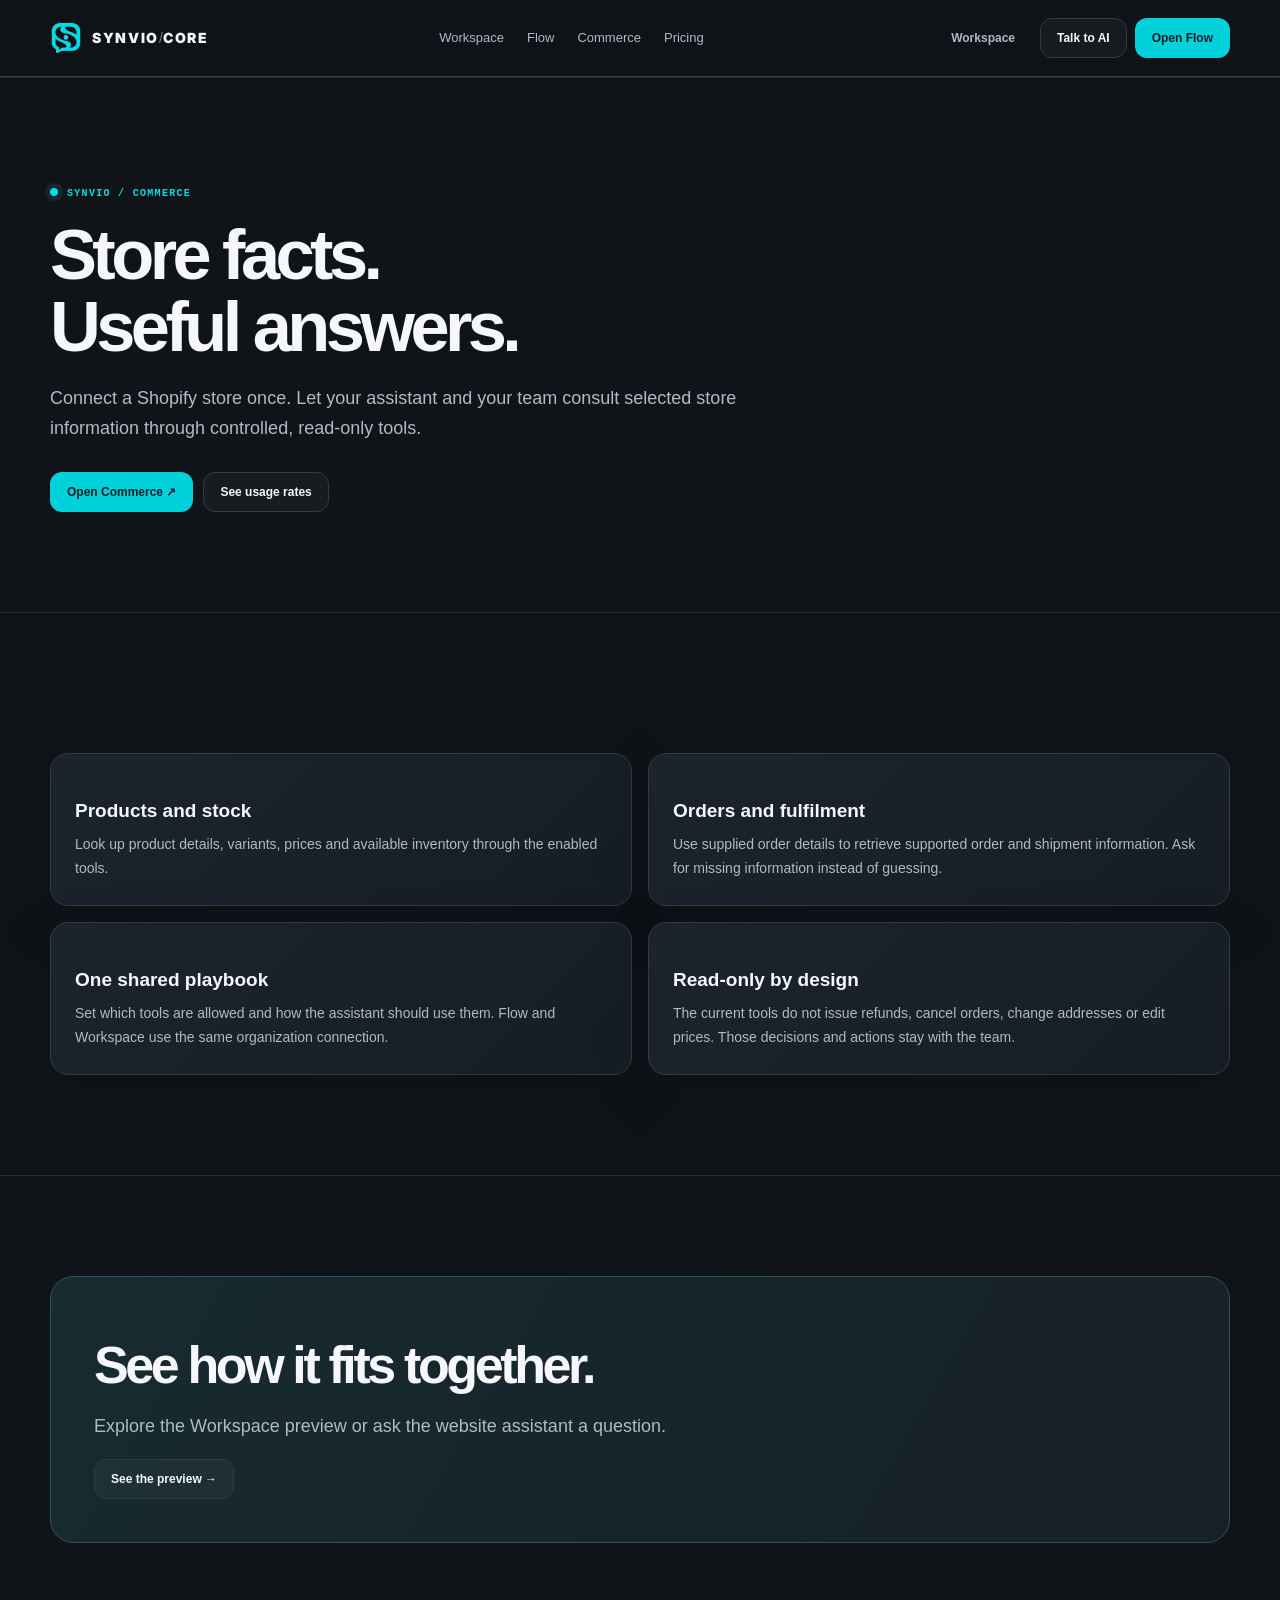
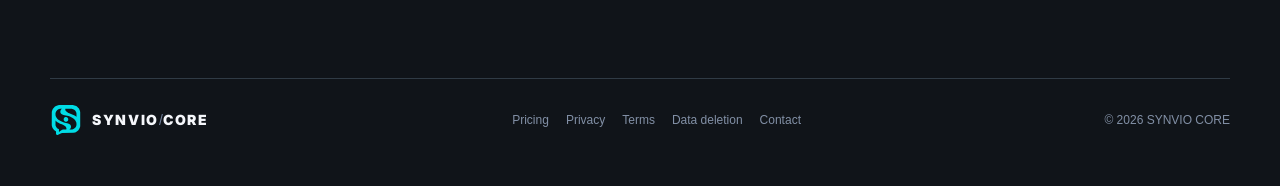
==== commerce/index.html @ 0e58f84a "Add files via upload" ====
<!doctype html><html lang="en"><head><meta charset="utf-8"><meta name="viewport" content="width=device-width,initial-scale=1"><title>Commerce — Shopify Context for AI Support | Synvio</title><link rel="stylesheet" href="/corporate.css"><link rel="stylesheet" href="/assets/synvio-brand.css?v=20"><meta name="description" content="Connect Shopify to Synvio Flow and Workspace Copilot for controlled, read-only product, inventory, order and fulfilment information."><link rel="canonical" href="https://synviocore.xyz/commerce/"><meta name="robots" content="index,follow,max-image-preview:large"><meta property="og:type" content="website"><meta property="og:site_name" content="Synvio"><meta property="og:title" content="Commerce — Shopify Context for AI Support | Synvio"><meta property="og:description" content="Connect Shopify to Synvio Flow and Workspace Copilot for controlled, read-only product, inventory, order and fulfilment information."><meta property="og:url" content="https://synviocore.xyz/commerce/"><meta property="og:image" content="https://synviocore.xyz/assets/synvio-social.png"><meta property="og:image:width" content="1200"><meta property="og:image:height" content="630"><meta property="og:image:alt" content="Synvio: AI support with people in control"><meta name="twitter:card" content="summary_large_image"><meta name="twitter:title" content="Commerce — Shopify Context for AI Support | Synvio"><meta name="twitter:description" content="Connect Shopify to Synvio Flow and Workspace Copilot for controlled, read-only product, inventory, order and fulfilment information."><meta name="twitter:image" content="https://synviocore.xyz/assets/synvio-social.png"><link rel="icon" type="image/svg+xml" href="/favicon.svg?v=20"><link rel="stylesheet" href="/marketing-v20.css?v=20"></head><body><header><div class="shell nav"><a class="synvio-brand" href="/" aria-label="Synvio home"><img class="synvio-logo-mark" src="/assets/synvio-logo.svg" width="32" height="32" alt=""><span class="synvio-wordmark">SYNVIO<span class="synvio-slash">/</span>CORE</span></a><nav aria-label="Main navigation"><a href="/workspace/">Workspace</a><a href="/flow/">Flow</a><a href="/commerce/">Commerce</a><a href="/pricing/">Pricing</a></nav><div class="actions"><a class="quiet" href="https://app.synviocore.xyz/login.html">Workspace</a><a class="secondary" href="/#talk-to-ai">Talk to AI</a><a class="primary" href="https://flow.synviocore.xyz/">Open Flow</a></div></div></header><main><section class="product-hero"><div class="shell"><p class="eyebrow">SYNVIO / COMMERCE</p><h1>Store facts.<br>Useful answers.</h1><p class="lead">Connect a Shopify store once. Let your assistant and your team consult selected store information through controlled, read-only tools.</p><div class="buttons"><a class="primary" href="https://commerce.synviocore.xyz/">Open Commerce ↗</a><a class="secondary" href="/pricing/">See usage rates</a></div></div></section><section><div class="shell grid two"><article class="card"><h3>Products and stock</h3><p>Look up product details, variants, prices and available inventory through the enabled tools.</p></article><article class="card"><h3>Orders and fulfilment</h3><p>Use supplied order details to retrieve supported order and shipment information. Ask for missing information instead of guessing.</p></article><article class="card"><h3>One shared playbook</h3><p>Set which tools are allowed and how the assistant should use them. Flow and Workspace use the same organization connection.</p></article><article class="card"><h3>Read-only by design</h3><p>The current tools do not issue refunds, cancel orders, change addresses or edit prices. Those decisions and actions stay with the team.</p></article></div></section><section><div class="shell cta"><h2>See how it fits together.</h2><p class="lead">Explore the Workspace preview or ask the website assistant a question.</p><a class="secondary" href="/#workspace-demo">See the preview →</a></div></section></main><footer><div class="shell foot"><a class="synvio-brand" href="/" aria-label="Synvio home"><img class="synvio-logo-mark" src="/assets/synvio-logo.svg" width="32" height="32" alt=""><span class="synvio-wordmark">SYNVIO<span class="synvio-slash">/</span>CORE</span></a><div><a href="/pricing/">Pricing</a><a href="./privacy/">Privacy</a><a href="./terms/">Terms</a><a href="./data-deletion/">Data deletion</a><a href="mailto:support@synviocore.xyz">Contact</a></div><span>© 2026 SYNVIO CORE</span></div></footer></body></html>
---- corporate.css ----
:root{--bg:#151820;--deep:#10131a;--panel:#1d222d;--line:#303849;--text:#f5f7fb;--muted:#aab4c5;--blue:#627fff;--cyan:#4ad9df;--green:#59d58c}*{box-sizing:border-box}html{background:var(--deep);scroll-behavior:smooth}body{margin:0;background:radial-gradient(850px 500px at 78% -8%,#536da52e,transparent 65%),radial-gradient(700px 460px at -14% 30%,#4ad9df17,transparent 70%),var(--bg);color:var(--text);font:16px/1.55 Inter,Arial,sans-serif}.shell{width:min(1180px,calc(100% - 40px));margin:auto}a{color:inherit;text-decoration:none}header{position:sticky;top:0;z-index:20;background:#151820dc;backdrop-filter:blur(18px);border-bottom:1px solid var(--line)}.nav,.foot{display:flex;align-items:center;justify-content:space-between;gap:18px}.nav{height:76px}.brand{display:flex;align-items:center;gap:10px;font-size:14px;font-weight:900;letter-spacing:.12em}.brand i{width:27px;height:27px;border:2px solid #bfd0ff;border-radius:8px;display:grid;place-items:center;transition:.65s transform cubic-bezier(.2,.7,.25,1),.3s box-shadow}.brand i:after{content:"";width:8px;height:8px;border-radius:50%;background:var(--cyan);box-shadow:0 0 13px var(--cyan)}.brand:hover i{transform:rotate(90deg) scale(1.08);box-shadow:0 0 18px #4ad9df55}.brand b{color:#72809b;font-weight:400}nav{display:flex;gap:23px;color:var(--muted);font-size:13px}.actions{display:flex;gap:8px;align-items:center}.primary,.secondary,.quiet{display:inline-flex;align-items:center;justify-content:center;border-radius:12px;padding:12px 16px;border:1px solid transparent;font:700 12px Inter,Arial,sans-serif;cursor:pointer;transition:.24s transform cubic-bezier(.2,.8,.2,1),.24s border-color,.24s background}.primary{background:var(--blue);color:#fff;box-shadow:0 10px 28px #627fff3d}.secondary{background:#ffffff08;border-color:var(--line);color:var(--text)}.quiet{color:var(--muted)}@media(hover:hover){a:hover,button:hover,.card:hover{transform:scale(1.025)}nav a:hover,.quiet:hover{color:#fff}.card:hover{border-color:#4b5770}}.hero{padding:92px 0 72px}.hero-grid,.two{display:grid;grid-template-columns:1fr 1fr;gap:42px;align-items:center}.eyebrow,.card small{font:700 10px JetBrains Mono,monospace;letter-spacing:.13em;color:var(--cyan)}.eyebrow:before{content:"";display:inline-block;width:8px;height:8px;border-radius:50%;background:currentColor;box-shadow:0 0 0 5px #4ad9df18;margin-right:9px}h1,h2{letter-spacing:-.065em;line-height:.98;margin:20px 0}h1{font-size:clamp(47px,6.2vw,78px)}h1 em{font-style:normal;color:#a7b8ff}h2{font-size:clamp(35px,4.7vw,58px);max-width:760px}.lead{font-size:18px;line-height:1.7;color:var(--muted);max-width:680px}.buttons{display:flex;gap:10px;flex-wrap:wrap;margin-top:28px}.notes{color:#7d899e;font-size:13px;margin-top:25px}.notes:first-letter{color:var(--green)}.card{background:linear-gradient(145deg,#222835,#1a1f29);border:1px solid var(--line);border-radius:18px;padding:24px;box-shadow:0 18px 62px #0002;transition:.24s transform cubic-bezier(.2,.8,.2,1),.24s border-color}.preview{padding:12px}.preview .bar{height:45px;padding:0 14px;display:flex;justify-content:space-between;align-items:center;border-bottom:1px solid var(--line);color:#bdc8dc;font-size:11px}.bar b{color:#66738a;word-spacing:4px}.desk{display:grid;grid-template-columns:120px 1fr;min-height:360px}.desk aside{padding:14px 9px;background:#151923;border-right:1px solid var(--line)}.desk aside strong{display:block;font-size:11px;margin-bottom:17px}.desk aside span{display:block;padding:8px;border-radius:8px;color:#8794aa;font-size:10px}.desk aside .active{background:#2b3652;color:#fff}.queue{padding:18px}.queue small{font:700 9px JetBrains Mono;color:#8593aa;letter-spacing:.1em}.queue h3{font-size:16px;margin:8px 0 16px}.queue article{border:1px solid var(--line);border-radius:10px;padding:11px;margin-top:8px;background:#1b202b}.queue .selected{background:#222d43;border-color:#4a618f}.queue b{font-size:11px}.queue p{font-size:10px;color:#9daabd;margin:4px 0 0}.preview footer{padding:11px 14px;border-top:1px solid var(--line);background:#212b41;color:#c0cdea;font-size:10px}.stats,.three{display:grid;grid-template-columns:repeat(3,1fr);gap:14px}.stats{margin-top:52px}.stats div{padding:18px;border:1px solid var(--line);border-radius:14px;background:#1d222abf}.stats b{display:block}.stats span{display:block;color:#8390a7;font-size:12px;margin-top:5px}section:not(.hero){padding:100px 0;border-top:1px solid #272d39}.grid{display:grid;gap:16px;margin-top:40px}.grid .card h3{font-size:19px;margin:18px 0 8px}.grid .card p{color:var(--muted);font-size:14px;margin:0}.channel i{display:grid;place-items:center;width:40px;height:40px;border-radius:12px;background:#2a3551;border:1px solid #46557d;color:#cbd5ff;font-style:normal;font-weight:800}.channel mark{display:inline-block;margin-top:15px;background:#4ad9df15;color:var(--cyan);border-radius:999px;padding:5px 8px;font:700 10px JetBrains Mono}.pricing{margin-top:38px}.accent{border-color:#53678f;background:linear-gradient(145deg,#273044,#1d222d)}.price{display:block;font-size:36px;letter-spacing:-.06em;margin:14px 0}.pricing p{min-height:48px}.pricing ul{list-style:none;padding:0;color:var(--muted);font-size:14px}.pricing li{padding:8px 0;border-top:1px solid #31394a}.pricing li:before{content:"✓";color:var(--green);margin-right:9px}.calculator{margin-top:18px}.calculator h3{margin:11px 0 5px}.calculator p{font-size:13px;color:var(--muted)}form{display:grid;grid-template-columns:repeat(4,1fr);gap:12px;margin-top:20px}label{display:grid;gap:6px;color:var(--muted);font-size:12px}input{width:100%;background:#151923;border:1px solid var(--line);border-radius:9px;padding:10px;color:#fff;font:inherit}#usage-result{margin-top:15px;padding:14px;border:1px solid #303a4e;border-radius:11px;background:#151923;color:var(--muted);font-size:13px}#usage-result b{color:#fff}.cta{padding:43px;background:linear-gradient(125deg,#283655,#1b202b 60%,#1b2936);border:1px solid #4c6091;border-radius:23px}.cta h2{font-size:clamp(32px,4.3vw,52px)}footer{padding:35px 0 50px;color:#8290a6;font-size:12px}.foot{border-top:1px solid var(--line);padding-top:25px}.foot>div{display:flex;gap:17px;flex-wrap:wrap}.foot a:hover{color:#fff}#marketing-flow-widget{position:relative;z-index:60}@media(max-width:900px){nav{display:none}.hero-grid,.two{grid-template-columns:1fr}.three{grid-template-columns:1fr}.stats{grid-template-columns:1fr 1fr}section:not(.hero){padding:74px 0}}@media(max-width:560px){.shell{width:min(100% - 28px,1180px)}.nav{height:68px}.actions .quiet{display:none}.actions .primary,.actions .secondary{padding:10px 11px;font-size:11px}.hero{padding-top:65px}h1{font-size:46px}form,.stats{grid-template-columns:1fr}.desk{grid-template-columns:88px 1fr}.desk aside{padding:12px 6px}.desk aside span{padding:7px 5px}.queue{padding:14px}.foot{align-items:flex-start;flex-direction:column}}@media(prefers-reduced-motion:reduce){*,*:before,*:after{transition:none!important;animation:none!important;scroll-behavior:auto!important}}
---- assets/synvio-brand.css ----
@font-face{font-family:SynvioWordmark;src:url('./synvio-wordmark.ttf') format('truetype');font-weight:900;font-style:normal;font-display:swap}
.synvio-brand{display:inline-flex!important;align-items:center!important;justify-content:flex-start!important;gap:10px!important;flex:0 0 auto;max-width:100%;margin:0;padding:0;text-decoration:none!important;white-space:nowrap;line-height:1!important;color:#f5f7fb!important;transform:none!important}
.synvio-brand .synvio-logo-mark{display:block!important;flex:0 0 27px!important;width:27px!important;height:27px!important;overflow:visible;transition:transform .65s cubic-bezier(.2,.7,.25,1),filter .3s}
.synvio-logo-mark rect{fill:#171e29;stroke:#bfd0ff;stroke-width:2}.synvio-logo-mark circle{fill:#4ad9df;stroke:none;filter:drop-shadow(0 0 5px #4ad9df75)}
.synvio-brand .synvio-wordmark{font-family:SynvioWordmark,Inter,Arial,sans-serif!important;font-size:14px!important;font-weight:900!important;line-height:1!important;letter-spacing:.12em!important;color:inherit!important;text-transform:uppercase;display:block}
.synvio-brand .synvio-slash{font-family:Arial,sans-serif!important;font-weight:400!important;color:#72809b!important;letter-spacing:0!important}
:root[data-theme=light] .synvio-brand{color:#202a35!important}:root[data-theme=light] .synvio-logo-mark rect{fill:#f4f7fa;stroke:#8298b2}
@media(hover:hover){.synvio-brand:hover .synvio-logo-mark{transform:rotate(90deg) scale(1.08);filter:drop-shadow(0 0 7px #4ad9df40)}}
@media(max-width:560px){#editor>.sidebar .synvio-brand{justify-content:center!important}#editor>.sidebar .synvio-wordmark{display:none!important}}
@media(prefers-reduced-motion:reduce){.synvio-brand .synvio-logo-mark{transition:none!important;transform:none!important}}

.synvio-brand-row{display:flex;align-items:center;justify-content:space-between;gap:16px;min-width:0}.synvio-brand-row>.theme-toggle{flex-shrink:0;margin-left:auto}

.synvio-brand img.synvio-logo-mark{object-fit:contain;flex-basis:32px!important;width:32px!important;height:32px!important}.synvio-brand:hover img.synvio-logo-mark{transform:none;filter:drop-shadow(0 0 6px #00dce533)}
---- marketing-v20.css ----
:root{--bg:#101419;--deep:#0b1015;--panel:#192129;--line:#303b45;--muted:#aebbc8;--cyan:#00dce5;--blue:#00c8d2}
html{scroll-padding-top:96px}body{background:var(--bg)}body>header{background:#101419ed}.primary{background:#00d1db;color:#062125;box-shadow:none}.hero h1 em{color:#6ee5e8}.hero-side article,.card{background:linear-gradient(135deg,#1b242d,#161d25)}.hero-side a{color:#73e6e7}.hero .notes{color:#a5b4c2}.commerce-banner,.cta{background:linear-gradient(120deg,#172b30,#172027);border-color:#33515a}.accent{border-color:#397078}.channel i{background:#123237;border-color:#286269;color:#65e4e8}.nav nav{display:flex}.nav nav a[aria-current=page]{color:#fff}.product-hero{padding:90px 0 76px}.product-hero h1,#pricing h1{font-size:clamp(44px,5.5vw,72px);line-height:1.02;max-width:850px}.product-hero .lead{max-width:730px}.product-split{display:grid;grid-template-columns:1.05fr 1fr;gap:70px;align-items:center}.copilot-preview{min-width:0;padding:28px;background:#111b21;border:1px solid #36545b;border-radius:18px;box-shadow:0 20px 70px #0003}.preview-label{color:#61e0df;font:700 10px/1.6 monospace;letter-spacing:.12em}.copilot-preview h3{font-size:20px;line-height:1.4;letter-spacing:-.02em;margin:17px 0 10px}.preview-step{color:var(--muted);font-size:14px}.reply-preview{padding:20px;border:1px solid #35434e;border-radius:12px;background:#1b252e;margin-top:24px}.reply-preview>span{color:#6ee5e8;font-size:12px;font-weight:700}.reply-preview p{font-size:15px;line-height:1.7;margin:10px 0 0}.preview-controls{display:flex;gap:8px;margin:16px 0}.preview-controls span{border:1px solid #35434e;border-radius:8px;padding:7px 12px;font-size:12px}.preview-controls .preview-use{margin-left:auto;background:#00c8d2;color:#052326;border-color:#00c8d2;font-weight:700}.copilot-preview>small{color:var(--muted);font-size:11px}.rate-table{margin-top:26px;padding:26px;border:1px solid var(--line);border-radius:16px;background:#151d25}.rate-table h3{margin:0 0 8px;font-size:20px}.rate-table p{color:var(--muted);font-size:14px;line-height:1.75}.table-scroll{overflow-x:auto}table{border-collapse:collapse;width:100%;text-align:left;font-size:14px}th,td{padding:14px 12px;border-bottom:1px solid var(--line)}thead th{color:var(--muted);font-size:12px}tbody th{font-weight:500}td{font-variant-numeric:tabular-nums;white-space:nowrap}.faq{margin-top:35px;max-width:860px}.faq details{padding:21px 0;border-top:1px solid var(--line)}.faq summary{cursor:pointer;font-weight:600;font-size:17px}.faq p{color:var(--muted);font-size:15px;line-height:1.75;max-width:760px}.faq details[open] p{animation:faq-in .18s ease-out}@keyframes faq-in{from{opacity:0;transform:translateY(-4px)}to{opacity:1;transform:none}}.grid.two{align-items:stretch}.grid.two>.card p{line-height:1.7}.shell>h1{max-width:900px}footer .foot{flex-wrap:wrap}.shell a:focus-visible,.shell button:focus-visible,summary:focus-visible{outline:2px solid #00dce5;outline-offset:5px}.primary:hover{background:#62e9ec}.nav .synvio-brand:hover{transform:none}#pricing .calculator-form{grid-template-columns:repeat(3,minmax(0,1fr))}.calculator-form label{min-width:0}.calculator-form input,.calculator-form select{width:100%;min-width:0}.calculator-form select{color:#fff;background:#151923;border:1px solid var(--line);border-radius:9px;padding:10px;font:inherit}
@media(max-width:1050px){.nav nav{gap:15px}.nav .quiet{display:none}.product-split{gap:30px}}
@media(max-width:900px){.nav nav{display:none}.product-split{grid-template-columns:1fr;gap:25px}.grid.two{grid-template-columns:1fr}.product-hero{padding:60px 0}.copilot-preview{max-width:640px}}
@media(max-width:600px){.nav .actions .primary{display:none}.nav .actions .secondary{padding:10px}.hero h1{font-size:44px}.copilot-preview{padding:22px}.product-hero h1,#pricing h1{font-size:44px}.rate-table{padding:18px}th,td{padding:12px 8px;font-size:12px}#pricing .calculator-form{grid-template-columns:1fr}.product-split h2{font-size:38px}.preview-controls span{padding:7px 9px}.foot{gap:22px}}
@media(prefers-reduced-motion:reduce){.faq details[open] p{animation:none}}

.rate-table td small{display:block;color:var(--muted);font-size:11px;margin-top:4px}.rate-table h3.rate-subtitle{margin-top:32px}.cost-example{padding:18px;margin-top:22px;background:#123036;border-left:3px solid var(--cyan);border-radius:8px}.cost-example p{margin:8px 0 0}.calculator-form label:last-child{max-width:none}.deposit input[type=range]{accent-color:#00c8d2}.deposit-controls{flex-wrap:wrap}.deposit-controls button.selected{background:#087a82;border-color:#26cbd4}.credit-card{border-color:#33545b;background:#14232b}
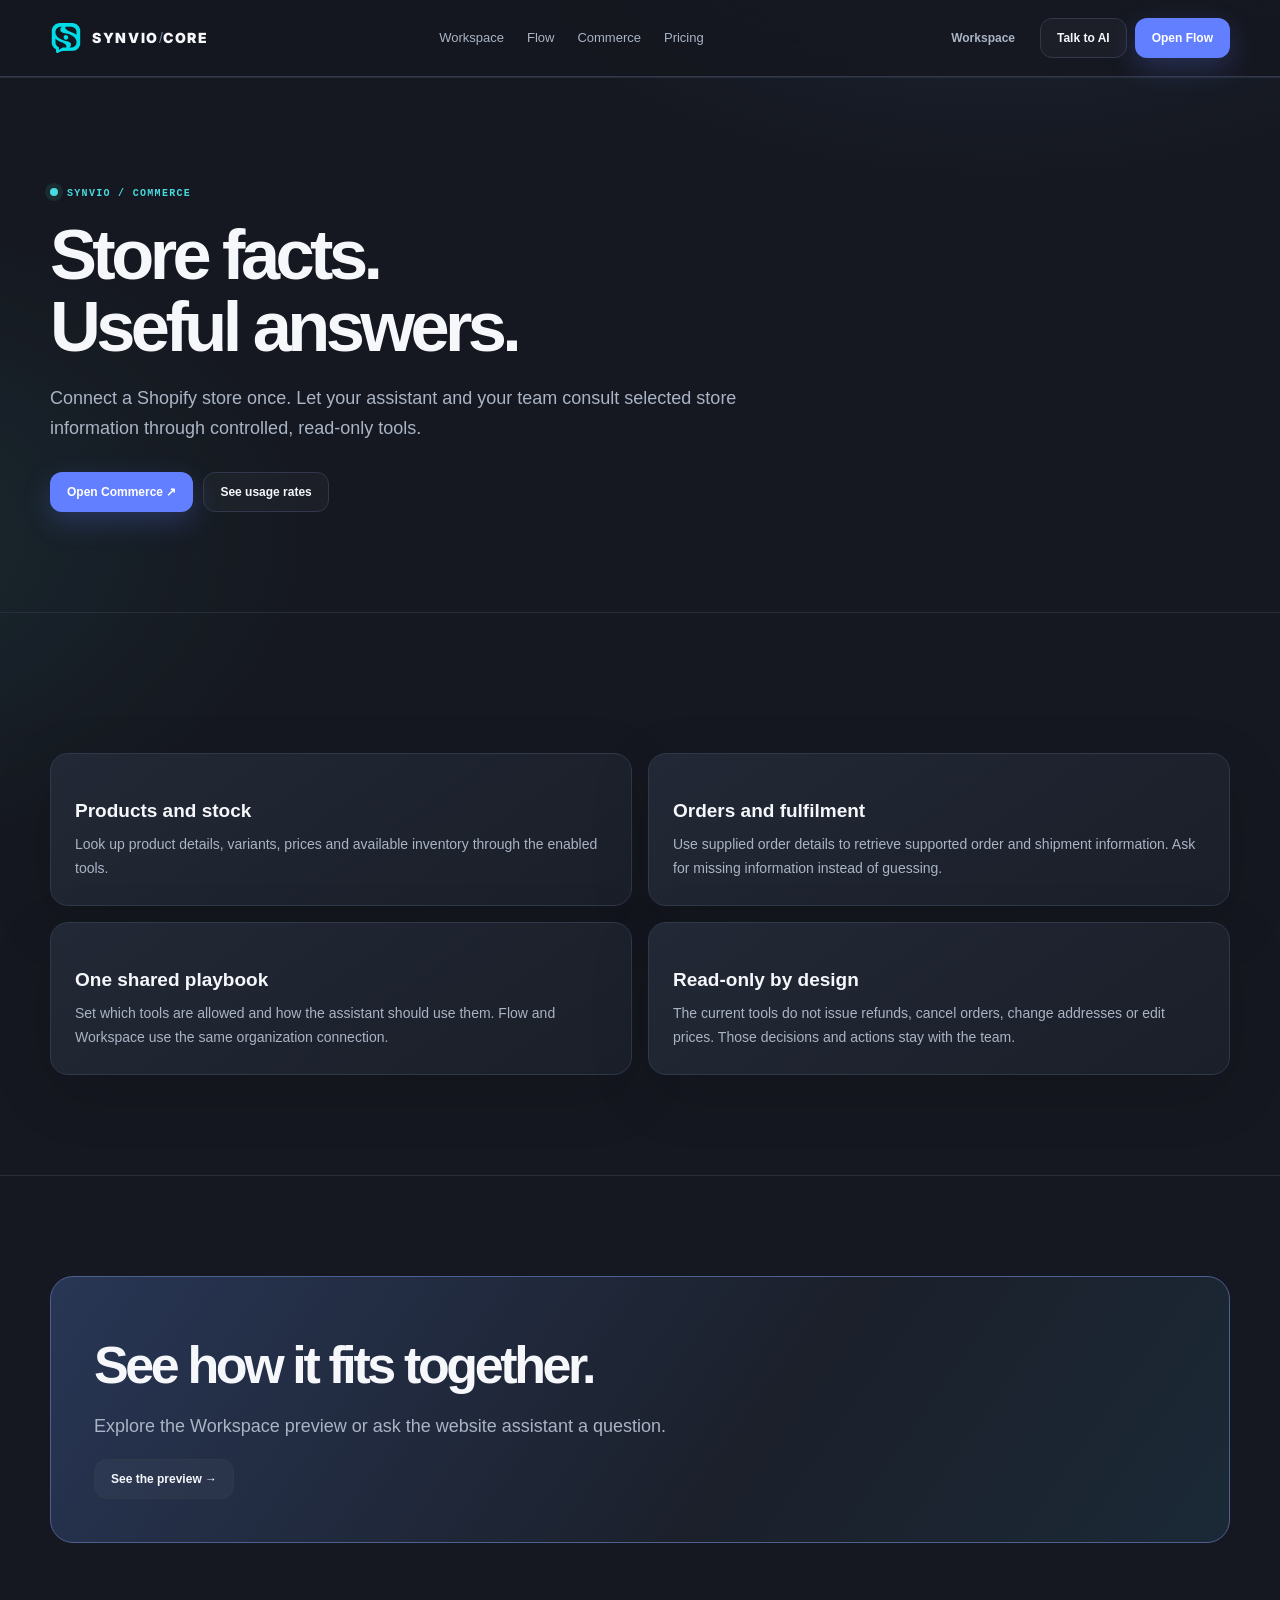
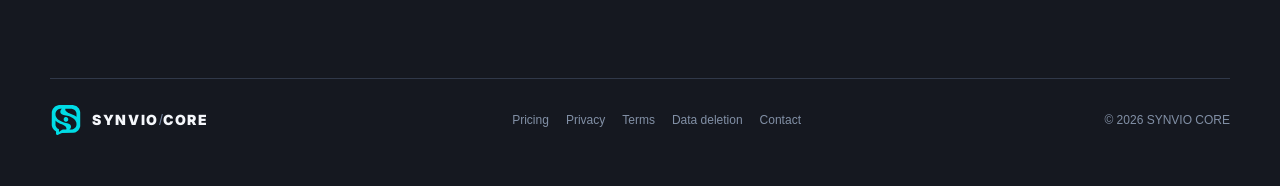
==== commit 581f8ec1: "Add files via upload" ====
--- a/commerce/index.html
+++ b/commerce/index.html
@@ -1 +1 @@
-<!doctype html><html lang="en"><head><meta charset="utf-8"><meta name="viewport" content="width=device-width,initial-scale=1"><title>Commerce — Shopify Context for AI Support | Synvio</title><link rel="stylesheet" href="/corporate.css"><link rel="stylesheet" href="/assets/synvio-brand.css?v=20"><meta name="description" content="Connect Shopify to Synvio Flow and Workspace Copilot for controlled, read-only product, inventory, order and fulfilment information."><link rel="canonical" href="https://synviocore.xyz/commerce/"><meta name="robots" content="index,follow,max-image-preview:large"><meta property="og:type" content="website"><meta property="og:site_name" content="Synvio"><meta property="og:title" content="Commerce — Shopify Context for AI Support | Synvio"><meta property="og:description" content="Connect Shopify to Synvio Flow and Workspace Copilot for controlled, read-only product, inventory, order and fulfilment information."><meta property="og:url" content="https://synviocore.xyz/commerce/"><meta property="og:image" content="https://synviocore.xyz/assets/synvio-social.png"><meta property="og:image:width" content="1200"><meta property="og:image:height" content="630"><meta property="og:image:alt" content="Synvio: AI support with people in control"><meta name="twitter:card" content="summary_large_image"><meta name="twitter:title" content="Commerce — Shopify Context for AI Support | Synvio"><meta name="twitter:description" content="Connect Shopify to Synvio Flow and Workspace Copilot for controlled, read-only product, inventory, order and fulfilment information."><meta name="twitter:image" content="https://synviocore.xyz/assets/synvio-social.png"><link rel="icon" type="image/svg+xml" href="/favicon.svg?v=20"><link rel="stylesheet" href="/marketing-v20.css?v=20"></head><body><header><div class="shell nav"><a class="synvio-brand" href="/" aria-label="Synvio home"><img class="synvio-logo-mark" src="/assets/synvio-logo.svg" width="32" height="32" alt=""><span class="synvio-wordmark">SYNVIO<span class="synvio-slash">/</span>CORE</span></a><nav aria-label="Main navigation"><a href="/workspace/">Workspace</a><a href="/flow/">Flow</a><a href="/commerce/">Commerce</a><a href="/pricing/">Pricing</a></nav><div class="actions"><a class="quiet" href="https://app.synviocore.xyz/login.html">Workspace</a><a class="secondary" href="/#talk-to-ai">Talk to AI</a><a class="primary" href="https://flow.synviocore.xyz/">Open Flow</a></div></div></header><main><section class="product-hero"><div class="shell"><p class="eyebrow">SYNVIO / COMMERCE</p><h1>Store facts.<br>Useful answers.</h1><p class="lead">Connect a Shopify store once. Let your assistant and your team consult selected store information through controlled, read-only tools.</p><div class="buttons"><a class="primary" href="https://commerce.synviocore.xyz/">Open Commerce ↗</a><a class="secondary" href="/pricing/">See usage rates</a></div></div></section><section><div class="shell grid two"><article class="card"><h3>Products and stock</h3><p>Look up product details, variants, prices and available inventory through the enabled tools.</p></article><article class="card"><h3>Orders and fulfilment</h3><p>Use supplied order details to retrieve supported order and shipment information. Ask for missing information instead of guessing.</p></article><article class="card"><h3>One shared playbook</h3><p>Set which tools are allowed and how the assistant should use them. Flow and Workspace use the same organization connection.</p></article><article class="card"><h3>Read-only by design</h3><p>The current tools do not issue refunds, cancel orders, change addresses or edit prices. Those decisions and actions stay with the team.</p></article></div></section><section><div class="shell cta"><h2>See how it fits together.</h2><p class="lead">Explore the Workspace preview or ask the website assistant a question.</p><a class="secondary" href="/#workspace-demo">See the preview →</a></div></section></main><footer><div class="shell foot"><a class="synvio-brand" href="/" aria-label="Synvio home"><img class="synvio-logo-mark" src="/assets/synvio-logo.svg" width="32" height="32" alt=""><span class="synvio-wordmark">SYNVIO<span class="synvio-slash">/</span>CORE</span></a><div><a href="/pricing/">Pricing</a><a href="./privacy/">Privacy</a><a href="./terms/">Terms</a><a href="./data-deletion/">Data deletion</a><a href="mailto:support@synviocore.xyz">Contact</a></div><span>© 2026 SYNVIO CORE</span></div></footer></body></html>+<!doctype html><html lang="en"><head><meta charset="utf-8"><meta name="viewport" content="width=device-width,initial-scale=1"><title>Commerce — Shopify Context for AI Support | Synvio</title><link rel="stylesheet" href="/corporate.css"><link rel="stylesheet" href="/assets/synvio-brand.css?v=20.1"><meta name="description" content="Connect Shopify to Synvio Flow and Workspace Copilot for controlled, read-only product, inventory, order and fulfilment information."><link rel="canonical" href="https://synviocore.xyz/commerce/"><meta name="robots" content="index,follow,max-image-preview:large"><meta property="og:type" content="website"><meta property="og:site_name" content="Synvio"><meta property="og:title" content="Commerce — Shopify Context for AI Support | Synvio"><meta property="og:description" content="Connect Shopify to Synvio Flow and Workspace Copilot for controlled, read-only product, inventory, order and fulfilment information."><meta property="og:url" content="https://synviocore.xyz/commerce/"><meta property="og:image" content="https://synviocore.xyz/assets/synvio-social.png"><meta property="og:image:width" content="1200"><meta property="og:image:height" content="630"><meta property="og:image:alt" content="Synvio: AI support with people in control"><meta name="twitter:card" content="summary_large_image"><meta name="twitter:title" content="Commerce — Shopify Context for AI Support | Synvio"><meta name="twitter:description" content="Connect Shopify to Synvio Flow and Workspace Copilot for controlled, read-only product, inventory, order and fulfilment information."><meta name="twitter:image" content="https://synviocore.xyz/assets/synvio-social.png"><link rel="icon" type="image/svg+xml" href="/favicon.svg?v=20"><link rel="stylesheet" href="/marketing-v20.css?v=20.1"></head><body><header><div class="shell nav"><a class="synvio-brand" href="/" aria-label="Synvio home"><img class="synvio-logo-mark" src="/assets/synvio-logo.svg" width="32" height="32" alt=""><span class="synvio-wordmark">SYNVIO<span class="synvio-slash">/</span>CORE</span></a><nav aria-label="Main navigation"><a href="/workspace/">Workspace</a><a href="/flow/">Flow</a><a href="/commerce/">Commerce</a><a href="/pricing/">Pricing</a></nav><div class="actions"><a class="quiet" href="https://app.synviocore.xyz/login.html">Workspace</a><a class="secondary" href="/#talk-to-ai">Talk to AI</a><a class="primary" href="https://flow.synviocore.xyz/">Open Flow</a></div></div></header><main><section class="product-hero"><div class="shell"><p class="eyebrow">SYNVIO / COMMERCE</p><h1>Store facts.<br>Useful answers.</h1><p class="lead">Connect a Shopify store once. Let your assistant and your team consult selected store information through controlled, read-only tools.</p><div class="buttons"><a class="primary" href="https://commerce.synviocore.xyz/">Open Commerce ↗</a><a class="secondary" href="/pricing/">See usage rates</a></div></div></section><section><div class="shell grid two"><article class="card"><h3>Products and stock</h3><p>Look up product details, variants, prices and available inventory through the enabled tools.</p></article><article class="card"><h3>Orders and fulfilment</h3><p>Use supplied order details to retrieve supported order and shipment information. Ask for missing information instead of guessing.</p></article><article class="card"><h3>One shared playbook</h3><p>Set which tools are allowed and how the assistant should use them. Flow and Workspace use the same organization connection.</p></article><article class="card"><h3>Read-only by design</h3><p>The current tools do not issue refunds, cancel orders, change addresses or edit prices. Those decisions and actions stay with the team.</p></article></div></section><section><div class="shell cta"><h2>See how it fits together.</h2><p class="lead">Explore the Workspace preview or ask the website assistant a question.</p><a class="secondary" href="/#workspace-demo">See the preview →</a></div></section></main><footer><div class="shell foot"><a class="synvio-brand" href="/" aria-label="Synvio home"><img class="synvio-logo-mark" src="/assets/synvio-logo.svg" width="32" height="32" alt=""><span class="synvio-wordmark">SYNVIO<span class="synvio-slash">/</span>CORE</span></a><div><a href="/pricing/">Pricing</a><a href="./privacy/">Privacy</a><a href="./terms/">Terms</a><a href="./data-deletion/">Data deletion</a><a href="mailto:support@synviocore.xyz">Contact</a></div><span>© 2026 SYNVIO CORE</span></div></footer></body></html>
--- a/assets/synvio-brand.css
+++ b/assets/synvio-brand.css
@@ -1,14 +1,14 @@
 @font-face{font-family:SynvioWordmark;src:url('./synvio-wordmark.ttf') format('truetype');font-weight:900;font-style:normal;font-display:swap}
 .synvio-brand{display:inline-flex!important;align-items:center!important;justify-content:flex-start!important;gap:10px!important;flex:0 0 auto;max-width:100%;margin:0;padding:0;text-decoration:none!important;white-space:nowrap;line-height:1!important;color:#f5f7fb!important;transform:none!important}
-.synvio-brand .synvio-logo-mark{display:block!important;flex:0 0 27px!important;width:27px!important;height:27px!important;overflow:visible;transition:transform .65s cubic-bezier(.2,.7,.25,1),filter .3s}
+.synvio-brand .synvio-logo-mark{display:block!important;flex:0 0 27px!important;width:27px!important;height:27px!important;overflow:visible;transition:transform .35s cubic-bezier(.2,.7,.25,1),filter .3s}
 .synvio-logo-mark rect{fill:#171e29;stroke:#bfd0ff;stroke-width:2}.synvio-logo-mark circle{fill:#4ad9df;stroke:none;filter:drop-shadow(0 0 5px #4ad9df75)}
 .synvio-brand .synvio-wordmark{font-family:SynvioWordmark,Inter,Arial,sans-serif!important;font-size:14px!important;font-weight:900!important;line-height:1!important;letter-spacing:.12em!important;color:inherit!important;text-transform:uppercase;display:block}
 .synvio-brand .synvio-slash{font-family:Arial,sans-serif!important;font-weight:400!important;color:#72809b!important;letter-spacing:0!important}
 :root[data-theme=light] .synvio-brand{color:#202a35!important}:root[data-theme=light] .synvio-logo-mark rect{fill:#f4f7fa;stroke:#8298b2}
-@media(hover:hover){.synvio-brand:hover .synvio-logo-mark{transform:rotate(90deg) scale(1.08);filter:drop-shadow(0 0 7px #4ad9df40)}}
+@media(hover:hover){.synvio-brand:hover .synvio-logo-mark{transform:rotate(-5deg) scale(1.04);filter:drop-shadow(0 0 7px #4ad9df40)}}
 @media(max-width:560px){#editor>.sidebar .synvio-brand{justify-content:center!important}#editor>.sidebar .synvio-wordmark{display:none!important}}
 @media(prefers-reduced-motion:reduce){.synvio-brand .synvio-logo-mark{transition:none!important;transform:none!important}}
 
 .synvio-brand-row{display:flex;align-items:center;justify-content:space-between;gap:16px;min-width:0}.synvio-brand-row>.theme-toggle{flex-shrink:0;margin-left:auto}
 
-.synvio-brand img.synvio-logo-mark{object-fit:contain;flex-basis:32px!important;width:32px!important;height:32px!important}.synvio-brand:hover img.synvio-logo-mark{transform:none;filter:drop-shadow(0 0 6px #00dce533)}
+.synvio-brand img.synvio-logo-mark{object-fit:contain;flex-basis:32px!important;width:32px!important;height:32px!important}
--- a/marketing-v20.css
+++ b/marketing-v20.css
@@ -1,8 +1,9 @@
-:root{--bg:#101419;--deep:#0b1015;--panel:#192129;--line:#303b45;--muted:#aebbc8;--cyan:#00dce5;--blue:#00c8d2}
-html{scroll-padding-top:96px}body{background:var(--bg)}body>header{background:#101419ed}.primary{background:#00d1db;color:#062125;box-shadow:none}.hero h1 em{color:#6ee5e8}.hero-side article,.card{background:linear-gradient(135deg,#1b242d,#161d25)}.hero-side a{color:#73e6e7}.hero .notes{color:#a5b4c2}.commerce-banner,.cta{background:linear-gradient(120deg,#172b30,#172027);border-color:#33515a}.accent{border-color:#397078}.channel i{background:#123237;border-color:#286269;color:#65e4e8}.nav nav{display:flex}.nav nav a[aria-current=page]{color:#fff}.product-hero{padding:90px 0 76px}.product-hero h1,#pricing h1{font-size:clamp(44px,5.5vw,72px);line-height:1.02;max-width:850px}.product-hero .lead{max-width:730px}.product-split{display:grid;grid-template-columns:1.05fr 1fr;gap:70px;align-items:center}.copilot-preview{min-width:0;padding:28px;background:#111b21;border:1px solid #36545b;border-radius:18px;box-shadow:0 20px 70px #0003}.preview-label{color:#61e0df;font:700 10px/1.6 monospace;letter-spacing:.12em}.copilot-preview h3{font-size:20px;line-height:1.4;letter-spacing:-.02em;margin:17px 0 10px}.preview-step{color:var(--muted);font-size:14px}.reply-preview{padding:20px;border:1px solid #35434e;border-radius:12px;background:#1b252e;margin-top:24px}.reply-preview>span{color:#6ee5e8;font-size:12px;font-weight:700}.reply-preview p{font-size:15px;line-height:1.7;margin:10px 0 0}.preview-controls{display:flex;gap:8px;margin:16px 0}.preview-controls span{border:1px solid #35434e;border-radius:8px;padding:7px 12px;font-size:12px}.preview-controls .preview-use{margin-left:auto;background:#00c8d2;color:#052326;border-color:#00c8d2;font-weight:700}.copilot-preview>small{color:var(--muted);font-size:11px}.rate-table{margin-top:26px;padding:26px;border:1px solid var(--line);border-radius:16px;background:#151d25}.rate-table h3{margin:0 0 8px;font-size:20px}.rate-table p{color:var(--muted);font-size:14px;line-height:1.75}.table-scroll{overflow-x:auto}table{border-collapse:collapse;width:100%;text-align:left;font-size:14px}th,td{padding:14px 12px;border-bottom:1px solid var(--line)}thead th{color:var(--muted);font-size:12px}tbody th{font-weight:500}td{font-variant-numeric:tabular-nums;white-space:nowrap}.faq{margin-top:35px;max-width:860px}.faq details{padding:21px 0;border-top:1px solid var(--line)}.faq summary{cursor:pointer;font-weight:600;font-size:17px}.faq p{color:var(--muted);font-size:15px;line-height:1.75;max-width:760px}.faq details[open] p{animation:faq-in .18s ease-out}@keyframes faq-in{from{opacity:0;transform:translateY(-4px)}to{opacity:1;transform:none}}.grid.two{align-items:stretch}.grid.two>.card p{line-height:1.7}.shell>h1{max-width:900px}footer .foot{flex-wrap:wrap}.shell a:focus-visible,.shell button:focus-visible,summary:focus-visible{outline:2px solid #00dce5;outline-offset:5px}.primary:hover{background:#62e9ec}.nav .synvio-brand:hover{transform:none}#pricing .calculator-form{grid-template-columns:repeat(3,minmax(0,1fr))}.calculator-form label{min-width:0}.calculator-form input,.calculator-form select{width:100%;min-width:0}.calculator-form select{color:#fff;background:#151923;border:1px solid var(--line);border-radius:9px;padding:10px;font:inherit}
+html{scroll-padding-top:96px}.nav nav{display:flex}.nav nav a[aria-current=page]{color:#fff}.product-hero{padding:90px 0 76px}.product-hero h1,#pricing h1{font-size:clamp(44px,5.5vw,72px);line-height:1.02;max-width:850px}.product-hero .lead{max-width:730px}.product-split{display:grid;grid-template-columns:1.05fr 1fr;gap:70px;align-items:center}.copilot-preview{min-width:0;padding:28px;background:#1d222d;border:1px solid #303849;border-radius:18px;box-shadow:0 20px 70px #0003}.preview-label{color:var(--cyan);font:700 10px/1.6 monospace;letter-spacing:.12em}.copilot-preview h3{font-size:20px;line-height:1.4;letter-spacing:-.02em;margin:17px 0 10px}.preview-step{color:var(--muted);font-size:14px}.reply-preview{padding:20px;border:1px solid var(--line);border-radius:12px;background:#151923;margin-top:24px}.reply-preview>span{color:#b8c4ff;font-size:12px;font-weight:700}.reply-preview p{font-size:15px;line-height:1.7;margin:10px 0 0}.preview-controls{display:flex;gap:8px;margin:16px 0}.preview-controls span{border:1px solid var(--line);border-radius:8px;padding:7px 12px;font-size:12px}.preview-controls .preview-use{margin-left:auto;background:var(--blue);color:#fff;border-color:var(--blue);font-weight:700}.copilot-preview>small{color:var(--muted);font-size:11px}.rate-table{margin-top:26px;padding:26px;border:1px solid var(--line);border-radius:16px;background:#1d222d}.rate-table h3{margin:0 0 8px;font-size:20px}.rate-table p{color:var(--muted);font-size:14px;line-height:1.75}.table-scroll{overflow-x:auto}table{border-collapse:collapse;width:100%;text-align:left;font-size:14px}th,td{padding:14px 12px;border-bottom:1px solid var(--line)}thead th{color:var(--muted);font-size:12px}tbody th{font-weight:500}td{font-variant-numeric:tabular-nums;white-space:nowrap}.faq{margin-top:35px;max-width:860px}.faq details{padding:21px 0;border-top:1px solid var(--line)}.faq summary{cursor:pointer;font-weight:600;font-size:17px}.faq p{color:var(--muted);font-size:15px;line-height:1.75;max-width:760px}.faq details[open] p{animation:faq-in .18s ease-out}@keyframes faq-in{from{opacity:0;transform:translateY(-4px)}to{opacity:1;transform:none}}.grid.two{align-items:stretch}.grid.two>.card p{line-height:1.7}.shell>h1{max-width:900px}footer .foot{flex-wrap:wrap}.shell a:focus-visible,.shell button:focus-visible,summary:focus-visible{outline:2px solid var(--cyan);outline-offset:5px}.nav .synvio-brand:hover{transform:none}#pricing .calculator-form{grid-template-columns:repeat(3,minmax(0,1fr))}.calculator-form label{min-width:0}.calculator-form input,.calculator-form select{width:100%;min-width:0}.calculator-form select{color:#fff;background:#151923;border:1px solid var(--line);border-radius:9px;padding:10px;font:inherit}
 @media(max-width:1050px){.nav nav{gap:15px}.nav .quiet{display:none}.product-split{gap:30px}}
 @media(max-width:900px){.nav nav{display:none}.product-split{grid-template-columns:1fr;gap:25px}.grid.two{grid-template-columns:1fr}.product-hero{padding:60px 0}.copilot-preview{max-width:640px}}
 @media(max-width:600px){.nav .actions .primary{display:none}.nav .actions .secondary{padding:10px}.hero h1{font-size:44px}.copilot-preview{padding:22px}.product-hero h1,#pricing h1{font-size:44px}.rate-table{padding:18px}th,td{padding:12px 8px;font-size:12px}#pricing .calculator-form{grid-template-columns:1fr}.product-split h2{font-size:38px}.preview-controls span{padding:7px 9px}.foot{gap:22px}}
 @media(prefers-reduced-motion:reduce){.faq details[open] p{animation:none}}
 
-.rate-table td small{display:block;color:var(--muted);font-size:11px;margin-top:4px}.rate-table h3.rate-subtitle{margin-top:32px}.cost-example{padding:18px;margin-top:22px;background:#123036;border-left:3px solid var(--cyan);border-radius:8px}.cost-example p{margin:8px 0 0}.calculator-form label:last-child{max-width:none}.deposit input[type=range]{accent-color:#00c8d2}.deposit-controls{flex-wrap:wrap}.deposit-controls button.selected{background:#087a82;border-color:#26cbd4}.credit-card{border-color:#33545b;background:#14232b}
+.rate-table td small{display:block;color:var(--muted);font-size:11px;margin-top:4px}.rate-table h3.rate-subtitle{margin-top:32px}.cost-example{padding:18px;margin-top:22px;background:#212b41;border-left:3px solid var(--cyan);border-radius:8px}.cost-example p{margin:8px 0 0}.calculator-form label:last-child{max-width:none}.deposit-controls{flex-wrap:wrap}
+
+@media(hover:hover) and (prefers-reduced-motion:no-preference){body .card:hover{transform:scale(1.025)}.hero-side article:hover{transform:translateY(-3px)}.commerce-banner:hover{transform:translateY(-3px)}}
